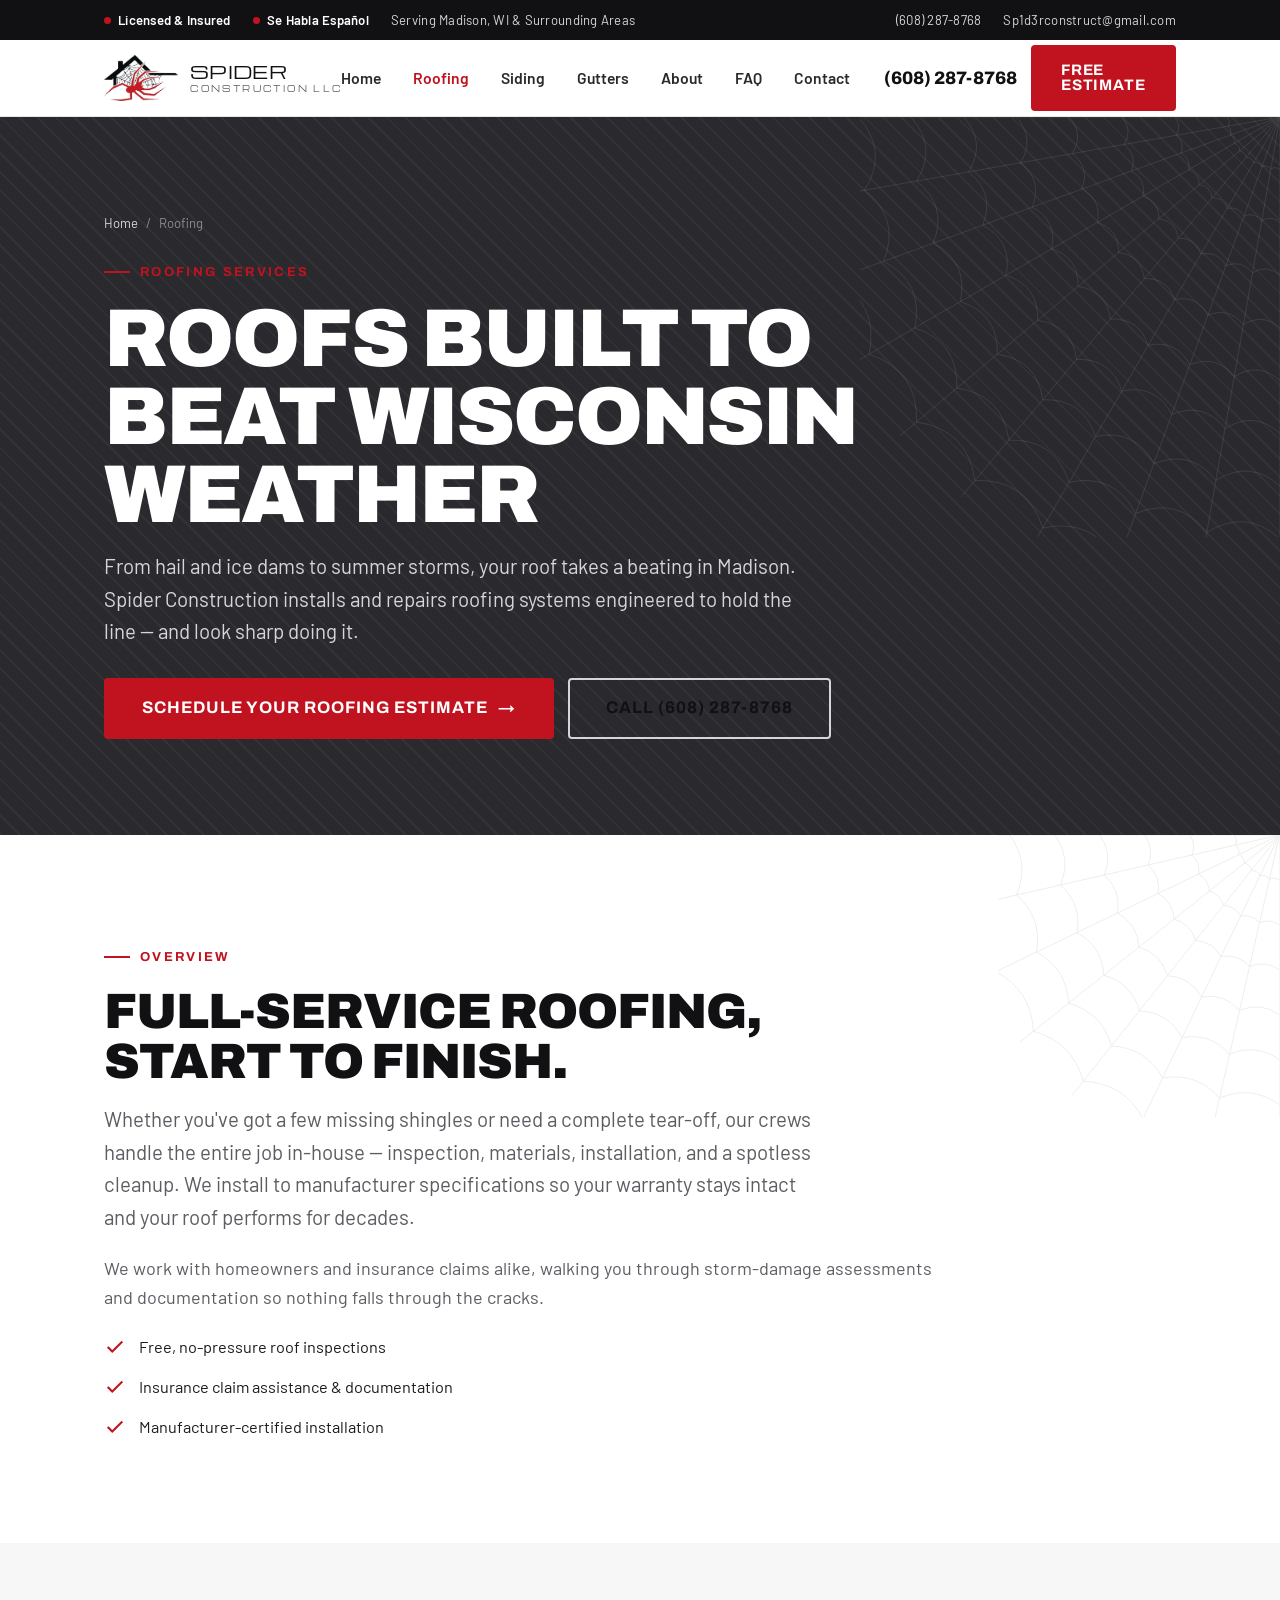
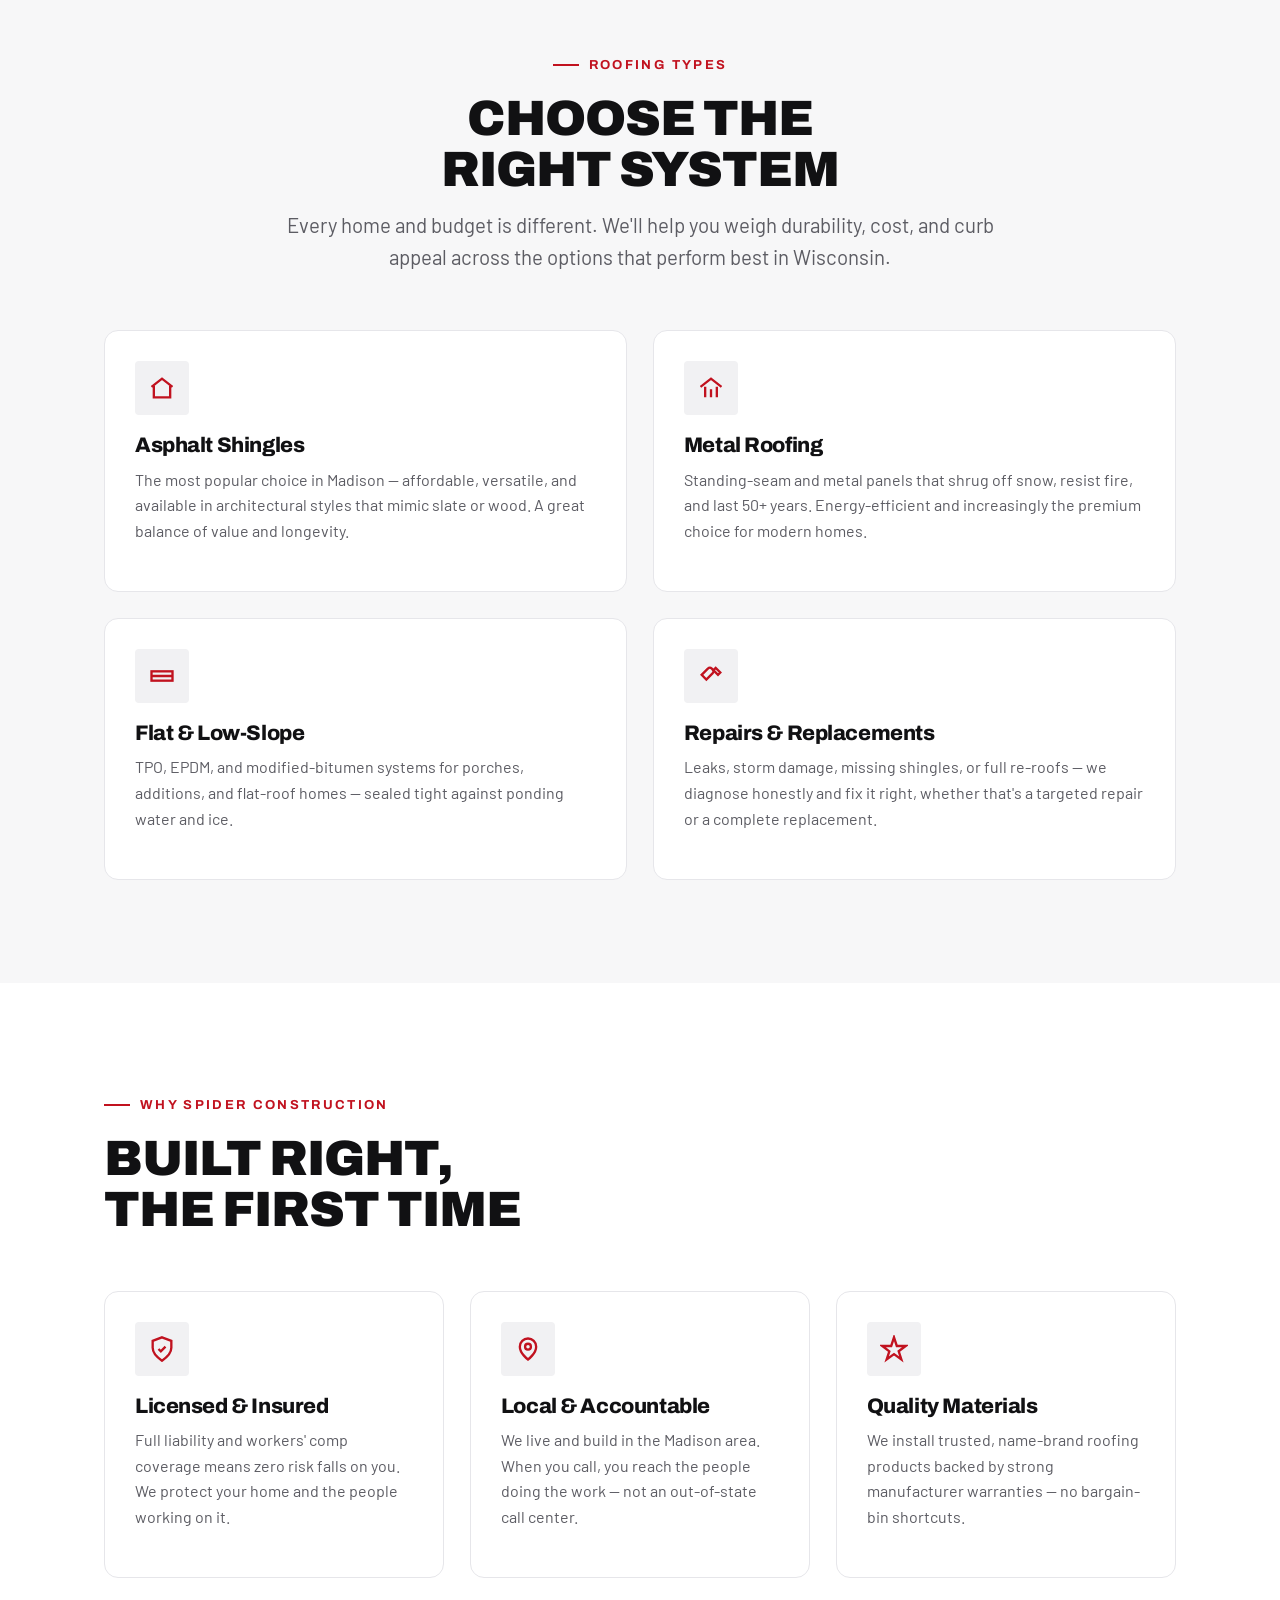
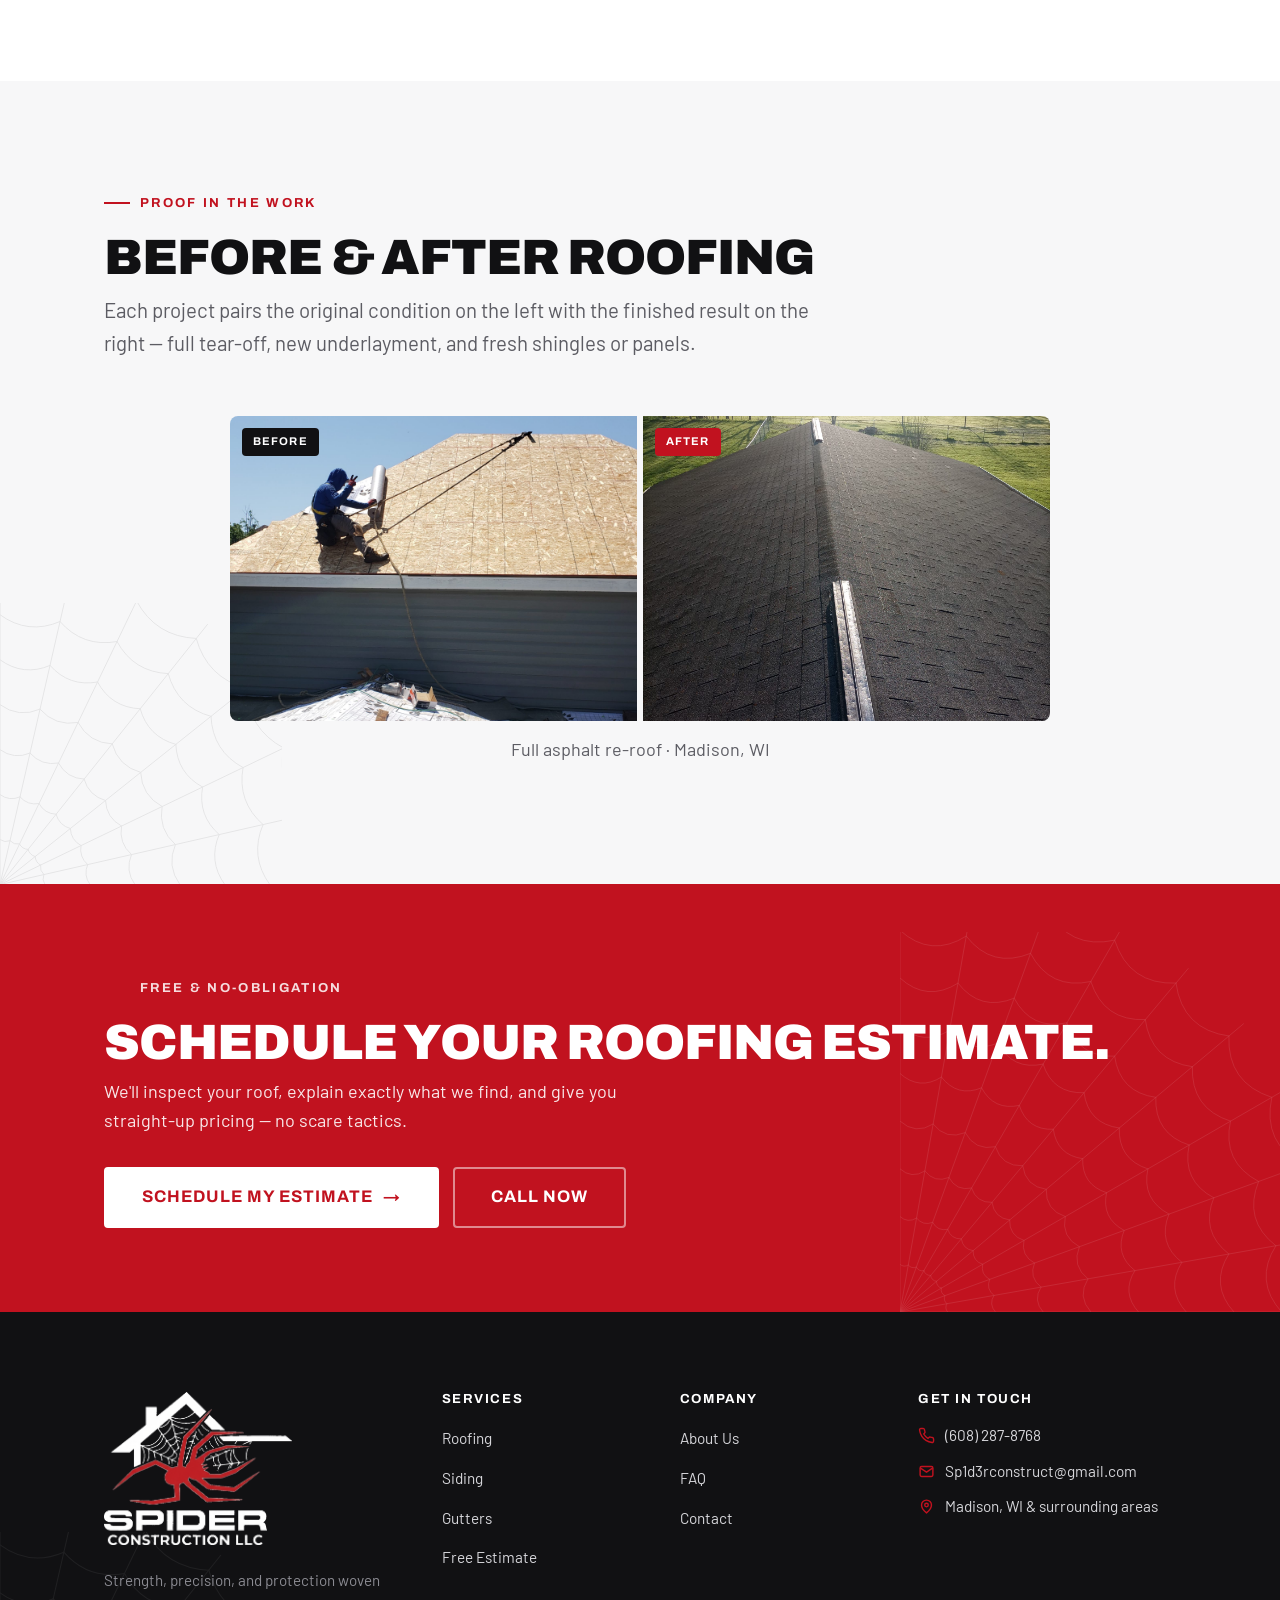
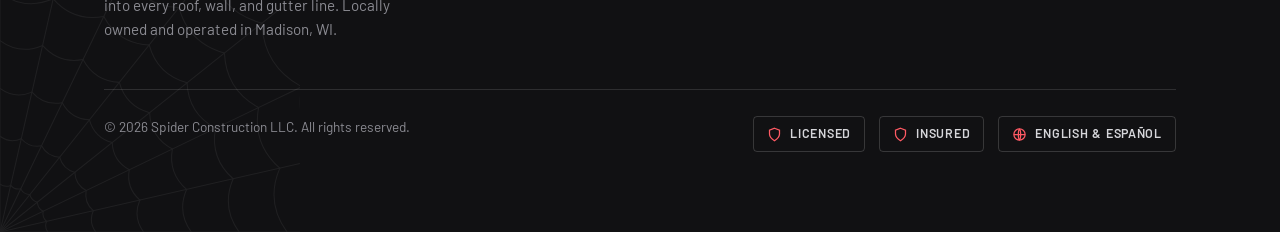
==== roofing.html @ b2116d25 "Add files via upload" ====
<!DOCTYPE html>
<html lang="en">
<head>
<meta charset="UTF-8">
<meta name="viewport" content="width=device-width, initial-scale=1.0">
<title>Roofing Services in Madison, WI | Asphalt, Metal &amp; Flat Roofs | Spider Construction LLC</title>
<meta name="description" content="Expert roof repair and replacement in Madison, WI. Asphalt shingle, standing-seam metal, and flat roofing from a licensed, insured local roofing company. Schedule a free roofing estimate: (608) 287-8768.">
<meta name="keywords" content="roofing Madison WI, roof replacement Madison WI, roof repair Madison, asphalt shingle roofing, metal roofing Wisconsin, storm damage roof repair Madison">
<link rel="preconnect" href="https://fonts.googleapis.com">
<link rel="preconnect" href="https://fonts.gstatic.com" crossorigin>
<link rel="stylesheet" href="styles.css">
<link rel="icon" href="assets/logo/favicon.svg" type="image/svg+xml">
</head>
<body>

<div class="topbar">
  <div class="container">
    <div class="topbar__group">
      <span class="badge">Licensed &amp; Insured</span>
      <span class="badge">Se Habla Español</span>
      <span>Serving Madison, WI &amp; Surrounding Areas</span>
    </div>
    <div class="topbar__group">
      <a href="tel:+16082878768">(608)&nbsp;287-8768</a>
      <a href="mailto:Sp1d3rconstruct@gmail.com">Sp1d3rconstruct@gmail.com</a>
    </div>
  </div>
</div>

<header class="site-header">
  <div class="container">
    <a class="brand" href="index.html" aria-label="Spider Construction LLC home">
      <img class="brand__logo" src="assets/logo/emblem-dark.png" alt="Spider Construction LLC roofing logo">
      <span class="brand__name"><b>SPIDER</b><small>CONSTRUCTION&nbsp;LLC</small></span>
    </a>
    <nav class="nav" aria-label="Primary">
      <a href="index.html">Home</a>
      <a href="roofing.html" class="active">Roofing</a>
      <a href="siding.html">Siding</a>
      <a href="gutters.html">Gutters</a>
      <a href="about.html">About</a>
      <a href="faq.html">FAQ</a>
      <a href="contact.html">Contact</a>
    </nav>
    <div class="header-cta">
      <a href="tel:+16082878768" class="header-phone">(608)&nbsp;287-8768</a>
      <a href="estimate.html" class="btn">Free Estimate</a>
      <button class="nav-toggle" aria-label="Open menu" aria-expanded="false">
        <svg viewBox="0 0 24 24" fill="none" stroke="currentColor" stroke-width="2.2"><path d="M3 6h18M3 12h18M3 18h18"/></svg>
      </button>
    </div>
  </div>
</header>

<!-- PAGE HERO -->
<section class="pagehero">
  <div class="pagehero__bg"></div>
  <img class="pagehero__web" src="assets/web-hero.svg" alt="">
  <div class="container">
    <div class="breadcrumb"><a href="index.html">Home</a> <span>/</span> <span>Roofing</span></div>
    <div class="kicker">Roofing Services</div>
    <h1 class="display" style="max-width:16ch;">Roofs Built to Beat Wisconsin Weather</h1>
    <p class="lead">From hail and ice dams to summer storms, your roof takes a beating in Madison. Spider Construction installs and repairs roofing systems engineered to hold the line — and look sharp doing it.</p>
    <div style="margin-top:30px;display:flex;gap:14px;flex-wrap:wrap;">
      <a href="estimate.html" class="btn btn--lg">Schedule Your Roofing Estimate <span class="arrow">&rarr;</span></a>
      <a href="tel:+16082878768" class="btn btn--ghost btn--lg">Call (608) 287-8768</a>
    </div>
  </div>
</section>

<!-- OVERVIEW -->
<section class="section">
  <img class="web-corner web-corner--tr" src="assets/web-corner.svg" alt="">
  <div class="container">
    <div class="split" style="display:block;max-width:840px;">
      <div class="anim-up">
        <div class="kicker">Overview</div>
        <h2 class="h2">Full-service roofing,<br>start to finish.</h2>
        <p class="lead" style="margin-top:16px;">Whether you've got a few missing shingles or need a complete tear-off, our crews handle the entire job in-house — inspection, materials, installation, and a spotless cleanup. We install to manufacturer specifications so your warranty stays intact and your roof performs for decades.</p>
        <p class="muted">We work with homeowners and insurance claims alike, walking you through storm-damage assessments and documentation so nothing falls through the cracks.</p>
        <ul class="feature-list">
          <li><svg viewBox="0 0 24 24" fill="none" stroke="currentColor" stroke-width="2.2"><path d="M20 6L9 17l-5-5"/></svg>Free, no-pressure roof inspections</li>
          <li><svg viewBox="0 0 24 24" fill="none" stroke="currentColor" stroke-width="2.2"><path d="M20 6L9 17l-5-5"/></svg>Insurance claim assistance &amp; documentation</li>
          <li><svg viewBox="0 0 24 24" fill="none" stroke="currentColor" stroke-width="2.2"><path d="M20 6L9 17l-5-5"/></svg>Manufacturer-certified installation</li>
        </ul>
      </div>
    </div>
  </div>
</section>

<!-- TYPES -->
<section class="section section--gray">
  <div class="container">
    <div class="section__head center mx-auto anim-up">
      <div class="kicker" style="justify-content:center;">Roofing Types</div>
      <h2 class="h2">Choose the right system</h2>
      <p class="lead mx-auto" style="margin-top:14px;">Every home and budget is different. We'll help you weigh durability, cost, and curb appeal across the options that perform best in Wisconsin.</p>
    </div>
    <div class="grid grid--2">
      <div class="card anim-up"><span class="card__accent"></span>
        <span class="card__icon"><svg viewBox="0 0 24 24" fill="none" stroke="currentColor" stroke-width="2"><path d="M3 11l9-7 9 7"/><path d="M5 10v10h14V10"/></svg></span>
        <h3>Asphalt Shingles</h3>
        <p>The most popular choice in Madison — affordable, versatile, and available in architectural styles that mimic slate or wood. A great balance of value and longevity.</p>
      </div>
      <div class="card anim-up"><span class="card__accent"></span>
        <span class="card__icon"><svg viewBox="0 0 24 24" fill="none" stroke="currentColor" stroke-width="2"><path d="M3 11l9-7 9 7"/><path d="M7 20V11M12 20v-7M17 20v-9"/></svg></span>
        <h3>Metal Roofing</h3>
        <p>Standing-seam and metal panels that shrug off snow, resist fire, and last 50+ years. Energy-efficient and increasingly the premium choice for modern homes.</p>
      </div>
      <div class="card anim-up"><span class="card__accent"></span>
        <span class="card__icon"><svg viewBox="0 0 24 24" fill="none" stroke="currentColor" stroke-width="2"><rect x="3" y="8" width="18" height="8"/><path d="M3 12h18"/></svg></span>
        <h3>Flat &amp; Low-Slope</h3>
        <p>TPO, EPDM, and modified-bitumen systems for porches, additions, and flat-roof homes — sealed tight against ponding water and ice.</p>
      </div>
      <div class="card anim-up"><span class="card__accent"></span>
        <span class="card__icon"><svg viewBox="0 0 24 24" fill="none" stroke="currentColor" stroke-width="2"><path d="M14 7l-1.5-1.5a2 2 0 00-3 0L4 11l4 4 5.5-5.5a2 2 0 000-3z"/><path d="M14 7l4 4 2-2-4-4z"/></svg></span>
        <h3>Repairs &amp; Replacements</h3>
        <p>Leaks, storm damage, missing shingles, or full re-roofs — we diagnose honestly and fix it right, whether that's a targeted repair or a complete replacement.</p>
      </div>
    </div>
  </div>
</section>

<!-- BENEFITS -->
<section class="section">
  <div class="container">
    <div class="section__head anim-up">
      <div class="kicker">Why Spider Construction</div>
      <h2 class="h2">Built right, the first time</h2>
    </div>
    <div class="grid grid--3">
      <div class="card anim-up"><span class="card__accent"></span>
        <span class="card__icon"><svg viewBox="0 0 24 24" fill="none" stroke="currentColor" stroke-width="2"><path d="M12 2l8 3v6c0 5-3.5 8-8 11-4.5-3-8-6-8-11V5z"/><path d="M9 12l2 2 4-4"/></svg></span>
        <h3>Licensed &amp; Insured</h3>
        <p>Full liability and workers' comp coverage means zero risk falls on you. We protect your home and the people working on it.</p>
      </div>
      <div class="card anim-up"><span class="card__accent"></span>
        <span class="card__icon"><svg viewBox="0 0 24 24" fill="none" stroke="currentColor" stroke-width="2"><path d="M12 21s-7-5.2-7-11a7 7 0 0114 0c0 5.8-7 11-7 11z"/><circle cx="12" cy="10" r="2.5"/></svg></span>
        <h3>Local &amp; Accountable</h3>
        <p>We live and build in the Madison area. When you call, you reach the people doing the work — not an out-of-state call center.</p>
      </div>
      <div class="card anim-up"><span class="card__accent"></span>
        <span class="card__icon"><svg viewBox="0 0 24 24" fill="none" stroke="currentColor" stroke-width="2"><path d="M12 2l2.4 7.4H22l-6 4.5 2.3 7.1-6.3-4.6L5.7 21 8 14 2 9.4h7.6z"/></svg></span>
        <h3>Quality Materials</h3>
        <p>We install trusted, name-brand roofing products backed by strong manufacturer warranties — no bargain-bin shortcuts.</p>
      </div>
    </div>
  </div>
</section>

<!-- BEFORE/AFTER -->
<section class="section section--gray">
  <img class="web-corner web-corner--bl" src="assets/web-corner.svg" alt="">
  <div class="container">
    <div class="section__head anim-up">
      <div class="kicker">Proof In The Work</div>
      <h2 class="h2">Before &amp; after roofing</h2>
      <p class="lead" style="margin-top:12px;">Each project pairs the original condition on the left with the finished result on the right — full tear-off, new underlayment, and fresh shingles or panels.</p>
    </div>
    <div style="max-width:820px;margin-inline:auto;">
      <div class="anim-up">
        <div class="ba">
          <div class="ph" style="display:block;min-height:0;padding:0;border:0;background:#000;aspect-ratio:4/3;overflow:hidden;"><span class="ba__tag">Before</span><img src="assets/photos/roof-before.jpg" alt="Madison, WI roof stripped to fresh decking with synthetic underlayment being installed" style="width:100%;height:100%;object-fit:cover;display:block;"></div>
          <div class="ph" style="display:block;min-height:0;padding:0;border:0;background:#000;aspect-ratio:4/3;overflow:hidden;"><span class="ba__tag ba__tag--after">After</span><img src="assets/photos/roof-after.jpg" alt="Completed asphalt shingle roof with a new ridge vent on a Madison, WI home" style="width:100%;height:100%;object-fit:cover;display:block;"></div>
        </div>
        <p class="muted" style="margin-top:14px;text-align:center;">Full asphalt re-roof &middot; Madison, WI</p>
      </div>
    </div>
  </div>
</section>

<!-- CTA -->
<section class="cta-band">
  <img class="cta-band__web" src="assets/web-hero.svg" alt="">
  <div class="container">
    <div>
      <div class="kicker" style="color:rgba(255,255,255,.85);">Free &amp; No-Obligation</div>
      <h2 class="h2">Schedule your roofing estimate.</h2>
      <p>We'll inspect your roof, explain exactly what we find, and give you straight-up pricing — no scare tactics.</p>
    </div>
    <div style="display:flex;gap:14px;flex-wrap:wrap;">
      <a href="estimate.html" class="btn btn--light btn--lg">Schedule My Estimate <span class="arrow">&rarr;</span></a>
      <a href="tel:+16082878768" class="btn btn--ghost btn--lg" style="border-color:rgba(255,255,255,.5);color:#fff;">Call Now</a>
    </div>
  </div>
</section>

<footer class="site-footer">
  <img class="site-footer__web" src="assets/web-corner.svg" alt="">
  <div class="container">
    <div class="footer-grid">
      <div class="footer-brand">
        <a class="brand" href="index.html">
          <img class="brand__logo brand__logo--full" src="assets/logo/logo-full-light.png" alt="Spider Construction LLC roofing, siding and gutters">
        </a>
        <p class="footer-about">Strength, precision, and protection woven into every roof, wall, and gutter line. Locally owned and operated in Madison, WI.</p>
      </div>
      <div><h5>Services</h5><ul><li><a href="roofing.html">Roofing</a></li><li><a href="siding.html">Siding</a></li><li><a href="gutters.html">Gutters</a></li><li><a href="estimate.html">Free Estimate</a></li></ul></div>
      <div><h5>Company</h5><ul><li><a href="about.html">About Us</a></li><li><a href="faq.html">FAQ</a></li><li><a href="contact.html">Contact</a></li></ul></div>
      <div><h5>Get In Touch</h5>
        <ul class="footer-contact">
          <li><svg viewBox="0 0 24 24" fill="none" stroke="currentColor" stroke-width="2"><path d="M22 16.9v3a2 2 0 01-2.2 2 19.8 19.8 0 01-8.6-3 19.5 19.5 0 01-6-6 19.8 19.8 0 01-3-8.6A2 2 0 014.1 2h3a2 2 0 012 1.7c.1 1 .4 1.9.7 2.8a2 2 0 01-.5 2.1L8.1 9.9a16 16 0 006 6l1.3-1.2a2 2 0 012.1-.5c.9.3 1.8.6 2.8.7a2 2 0 011.7 2z"/></svg><a href="tel:+16082878768">(608) 287-8768</a></li>
          <li><svg viewBox="0 0 24 24" fill="none" stroke="currentColor" stroke-width="2"><rect x="3" y="5" width="18" height="14" rx="2"/><path d="M3 7l9 6 9-6"/></svg><a href="mailto:Sp1d3rconstruct@gmail.com">Sp1d3rconstruct@gmail.com</a></li>
          <li><svg viewBox="0 0 24 24" fill="none" stroke="currentColor" stroke-width="2"><path d="M12 21s-7-5.2-7-11a7 7 0 0114 0c0 5.8-7 11-7 11z"/><circle cx="12" cy="10" r="2.5"/></svg><span>Madison, WI &amp; surrounding areas</span></li>
        </ul>
      </div>
    </div>
    <div class="footer-bottom">
      <span>&copy; <span data-year>2026</span> Spider Construction LLC. All rights reserved.</span>
      <div class="footer-badges">
        <span class="footer-badge"><svg viewBox="0 0 24 24" fill="none" stroke="currentColor" stroke-width="2"><path d="M12 2l8 3v6c0 5-3.5 8-8 11-4.5-3-8-6-8-11V5z"/></svg>Licensed</span>
        <span class="footer-badge"><svg viewBox="0 0 24 24" fill="none" stroke="currentColor" stroke-width="2"><path d="M12 2l8 3v6c0 5-3.5 8-8 11-4.5-3-8-6-8-11V5z"/></svg>Insured</span>
        <span class="footer-badge"><svg viewBox="0 0 24 24" fill="none" stroke="currentColor" stroke-width="2"><circle cx="12" cy="12" r="9"/><path d="M3 12h18M12 3c2.5 2.6 2.5 15.4 0 18M12 3c-2.5 2.6-2.5 15.4 0 18"/></svg>English &amp; Español</span>
      </div>
    </div>
  </div>
</footer>

<template id="__bundler_thumbnail" data-bg-color="#111113">
  <svg viewBox="0 0 1200 800" xmlns="http://www.w3.org/2000/svg">
    <rect width="1200" height="800" fill="#111113"/>
    <g fill="none" stroke="#ffffff" stroke-width="22" stroke-linecap="round" stroke-linejoin="round">
      <path d="M360 470 L600 270 L840 470"/>
      <path d="M420 452 L420 560 L780 560 L780 452"/>
    </g>
    <g fill="#C1121F">
      <ellipse cx="600" cy="430" rx="46" ry="58"/>
      <ellipse cx="600" cy="356" rx="28" ry="34"/>
      <g stroke="#C1121F" stroke-width="15" stroke-linecap="round">
        <path d="M600 372 C540 330 500 300 470 322"/>
        <path d="M600 392 C536 372 492 366 470 392"/>
        <path d="M600 372 C660 330 700 300 730 322"/>
        <path d="M600 392 C664 372 708 366 730 392"/>
      </g>
    </g>
    <text x="600" y="660" font-family="Arial, sans-serif" font-size="68" font-weight="bold" fill="#ffffff" text-anchor="middle" letter-spacing="6">SPIDER CONSTRUCTION</text>
  </svg>
</template>

<script src="site.js"></script>
</body>
</html>
---- styles.css ----
/* =========================================================================
   SPIDER CONSTRUCTION LLC — Shared Design System
   "Spider Roofing" — strength, precision, protection
   ========================================================================= */

@import url('https://fonts.googleapis.com/css2?family=Archivo:wght@400;500;600;700;800;900&family=Barlow:wght@300;400;500;600;700&family=Michroma&display=swap');

:root {
  /* Brand palette */
  --red:        #C1121F;
  --red-dark:   #98101a;
  --red-soft:   #e8d3d4;
  --black:      #111113;
  --ink:        #1c1c1f;
  --charcoal:   #2a2a2e;
  --gray-900:   #3a3a3f;
  --gray-700:   #5c5c63;
  --gray-500:   #8b8b92;
  --gray-300:   #d6d6da;
  --gray-200:   #e6e6ea;
  --gray-100:   #f1f1f3;
  --gray-50:    #f7f7f8;
  --white:      #ffffff;

  --maxw: 1200px;
  --gut: clamp(20px, 5vw, 64px);

  --r-sm: 4px;
  --r-md: 8px;
  --r-lg: 14px;

  --shadow-sm: 0 1px 2px rgba(17,17,19,.06), 0 2px 8px rgba(17,17,19,.05);
  --shadow-md: 0 10px 30px rgba(17,17,19,.10);
  --shadow-lg: 0 24px 60px rgba(17,17,19,.18);

  --font-display: 'Archivo', system-ui, sans-serif;
  --font-body: 'Barlow', system-ui, sans-serif;

  --ease: cubic-bezier(.22,.61,.36,1);
}

* { box-sizing: border-box; }

html { scroll-behavior: smooth; }

body {
  margin: 0;
  font-family: var(--font-body);
  color: var(--ink);
  background: var(--white);
  font-size: 18px;
  line-height: 1.6;
  -webkit-font-smoothing: antialiased;
  text-rendering: optimizeLegibility;
}

h1, h2, h3, h4, h5 {
  font-family: var(--font-display);
  font-weight: 800;
  line-height: 1.02;
  letter-spacing: -0.02em;
  margin: 0;
  color: var(--black);
  text-wrap: balance;
}

p { margin: 0 0 1em; text-wrap: pretty; }
a { color: inherit; }
img { max-width: 100%; display: block; }

.container {
  max-width: var(--maxw);
  margin-inline: auto;
  padding-inline: var(--gut);
}

.section { padding-block: clamp(56px, 8vw, 110px); position: relative; }
.section--gray { background: var(--gray-50); }
.section--ink { background: var(--ink); color: var(--gray-100); }
.section--ink h1, .section--ink h2, .section--ink h3 { color: #fff; }

/* ---- Eyebrow / kicker ---- */
.kicker {
  display: inline-flex;
  align-items: center;
  gap: 10px;
  font-family: var(--font-display);
  font-weight: 700;
  text-transform: uppercase;
  letter-spacing: 0.18em;
  font-size: 13px;
  color: var(--red);
  margin-bottom: 18px;
}
.kicker::before {
  content: "";
  width: 26px; height: 2px;
  background: var(--red);
  display: inline-block;
}
.section--ink .kicker { color: #ff5a64; }

/* ---- Type scale ---- */
.display {
  font-size: clamp(2.6rem, 6.4vw, 5.4rem);
  text-transform: uppercase;
  font-weight: 900;
  letter-spacing: -0.025em;
  line-height: 0.95;
}
.h2 { font-size: clamp(2rem, 4vw, 3.1rem); text-transform: uppercase; font-weight: 900; }
.h3 { font-size: clamp(1.3rem, 2.2vw, 1.7rem); text-transform: uppercase; letter-spacing: 0; }
.lead {
  font-size: clamp(1.05rem, 1.6vw, 1.3rem);
  color: var(--gray-700);
  font-weight: 400;
  max-width: 60ch;
}
.section--ink .lead { color: var(--gray-300); }
.muted { color: var(--gray-700); }

/* ---- Buttons ---- */
.btn {
  --bg: var(--red);
  --fg: #fff;
  display: inline-flex;
  align-items: center;
  gap: 10px;
  font-family: var(--font-display);
  font-weight: 700;
  text-transform: uppercase;
  letter-spacing: 0.06em;
  font-size: 0.95rem;
  text-decoration: none;
  padding: 16px 28px;
  border-radius: var(--r-sm);
  background: var(--bg);
  color: var(--fg);
  border: 2px solid var(--bg);
  cursor: pointer;
  transition: transform .15s var(--ease), background .2s var(--ease), box-shadow .2s var(--ease);
  line-height: 1;
}
.btn:hover { background: var(--red-dark); border-color: var(--red-dark); transform: translateY(-2px); box-shadow: var(--shadow-md); }
.btn .arrow { transition: transform .2s var(--ease); }
.btn:hover .arrow { transform: translateX(4px); }

.btn--ghost {
  --bg: transparent; --fg: var(--black);
  border-color: var(--gray-300);
}
.btn--ghost:hover { background: var(--black); border-color: var(--black); color: #fff; }
.section--ink .btn--ghost { --fg: #fff; border-color: rgba(255,255,255,.3); }
.section--ink .btn--ghost:hover { background: #fff; color: var(--black); border-color:#fff; }

.btn--light { --bg: #fff; --fg: var(--black); }
.btn--light:hover { background: var(--gray-100); border-color: var(--gray-100); color: var(--black); }

.btn--lg { padding: 20px 36px; font-size: 1.05rem; }
.btn--block { width: 100%; justify-content: center; }

/* =========================================================================
   HEADER / NAV
   ========================================================================= */
.topbar {
  background: var(--black);
  color: var(--gray-300);
  font-size: 0.82rem;
  letter-spacing: 0.02em;
}
.topbar .container {
  display: flex; align-items: center; justify-content: space-between;
  min-height: 40px; gap: 16px; flex-wrap: wrap;
}
.topbar a, .topbar span { color: var(--gray-300); text-decoration: none; white-space: nowrap; }
.topbar a:hover { color: #fff; }
.topbar__group { display: flex; gap: 22px; align-items: center; flex-wrap: wrap; }
.topbar .badge { color: #fff; font-weight: 600; display:inline-flex; gap:7px; align-items:center; }
.topbar .badge::before { content:""; width:7px;height:7px;border-radius:50%;background:var(--red); }

.site-header {
  position: sticky; top: 0; z-index: 50;
  background: rgba(255,255,255,.92);
  backdrop-filter: blur(10px);
  border-bottom: 1px solid var(--gray-200);
}
.site-header .container {
  display: flex; align-items: center; justify-content: space-between;
  min-height: 76px; gap: 20px;
}
/* ---- Brand lockup (emblem + Horizon-style wordmark) ---- */
.brand { display: inline-flex; align-items: center; gap: 12px; text-decoration: none; color: var(--black); }
.brand__logo { height: 46px; width: auto; display: block; flex: none; }
.brand__logo--full { height: auto; width: clamp(160px, 17vw, 188px); }
.brand__name { display: flex; flex-direction: column; line-height: 1; font-family: 'Michroma', var(--font-display); }
.brand__name b { font-weight: 400; font-size: 1.12rem; letter-spacing: .015em; color: currentColor; }
.brand__name small { font-size: .5rem; letter-spacing: .3em; color: currentColor; opacity: .68; margin-top: 5px; white-space: nowrap; }
.site-footer .brand { color: #fff; }
.brand--stack { flex-direction: column; gap: 11px; text-align: center; }
.brand--stack .brand__logo { height: 58px; }
.brand--stack .brand__name { align-items: center; }

.nav { display: flex; align-items: center; gap: 4px; }
.nav a {
  text-decoration: none; color: var(--charcoal);
  font-weight: 600; font-size: 0.98rem;
  padding: 10px 14px; border-radius: var(--r-sm);
  transition: color .15s, background .15s;
}
.nav a:hover { color: var(--red); background: var(--gray-100); }
.nav a.active { color: var(--red); }
.header-cta { display: flex; align-items: center; gap: 14px; }
.header-phone { text-decoration:none; font-family:var(--font-display); font-weight:800; color:var(--black); white-space:nowrap; }
.header-phone:hover { color: var(--red); }

.nav-toggle { display: none; }

/* =========================================================================
   SPIDERWEB ACCENTS
   ========================================================================= */
.web-corner {
  position: absolute; top: 0; left: 0;
  width: clamp(180px, 22vw, 300px); height: auto; opacity: .07;
  pointer-events: none; z-index: 0;
}
.web-corner--tr { left: auto; right: 0; top: 0; transform: scaleX(-1); }
.web-corner--br { left: auto; right: 0; top: auto; bottom: 0; transform: scale(-1,-1); }
.web-corner--bl { top: auto; bottom: 0; transform: scaleY(-1); }
.section--ink .web-corner { opacity: .12; filter: invert(1); }
.section > .container { position: relative; z-index: 1; }

/* thin web divider */
.web-divider {
  height: 2px; border: 0; margin: 0;
  background-image: repeating-linear-gradient(90deg, var(--gray-300) 0 18px, transparent 18px 26px);
}
.web-divider--red { background-image: repeating-linear-gradient(90deg, var(--red) 0 18px, transparent 18px 26px); }

/* =========================================================================
   CARDS / GRID HELPERS
   ========================================================================= */
.grid { display: grid; gap: clamp(16px, 2vw, 28px); }
.grid--3 { grid-template-columns: repeat(3, 1fr); }
.grid--2 { grid-template-columns: repeat(2, 1fr); }
.grid--4 { grid-template-columns: repeat(4, 1fr); }

.card {
  background: #fff;
  border: 1px solid var(--gray-200);
  border-radius: var(--r-lg);
  padding: 30px;
  transition: transform .2s var(--ease), box-shadow .2s var(--ease), border-color .2s;
  position: relative;
  overflow: hidden;
}
.card:hover { transform: translateY(-4px); box-shadow: var(--shadow-md); border-color: var(--gray-300); }
.card__icon {
  width: 54px; height: 54px; border-radius: var(--r-sm);
  background: var(--gray-100); display: grid; place-items: center;
  margin-bottom: 20px; color: var(--red);
}
.card__icon svg { width: 28px; height: 28px; }
.card h3 { margin-bottom: 10px; }
.card p { color: var(--gray-700); margin-bottom: 18px; font-size: 1rem; }
.card__link {
  font-family: var(--font-display); font-weight: 700; text-transform: uppercase;
  font-size: .82rem; letter-spacing: .08em; color: var(--red);
  text-decoration: none; display: inline-flex; gap: 8px; align-items: center;
}
.card__link:hover { gap: 12px; }
.card__accent { position:absolute; top:0; left:0; width:100%; height:4px; background:var(--red); transform: scaleX(0); transform-origin:left; transition: transform .25s var(--ease); }
.card:hover .card__accent { transform: scaleX(1); }

/* Trust strip */
.trust {
  display: grid; grid-template-columns: repeat(3, 1fr);
  gap: 0; border: 1px solid var(--gray-200); border-radius: var(--r-lg);
  overflow: hidden; background: #fff;
}
.trust__item { padding: 28px 30px; display: flex; gap: 16px; align-items: center; border-right: 1px solid var(--gray-200); }
.trust__item:last-child { border-right: 0; }
.trust__item svg { width: 30px; height: 30px; color: var(--red); flex: none; }
.trust__item strong { font-family: var(--font-display); text-transform: uppercase; display:block; color: var(--black); font-size: .98rem; letter-spacing:.01em; }
.trust__item span { font-size: .9rem; color: var(--gray-700); }

/* =========================================================================
   IMAGE PLACEHOLDERS  (striped — for the developer to drop real photos)
   ========================================================================= */
.ph {
  position: relative;
  background-color: var(--gray-100);
  background-image: repeating-linear-gradient(45deg, var(--gray-200) 0 2px, transparent 2px 11px);
  border: 1px solid var(--gray-200);
  border-radius: var(--r-md);
  display: grid; place-items: center;
  color: var(--gray-500);
  overflow: hidden;
  min-height: 200px;
}
.ph__label {
  font-family: ui-monospace, 'SF Mono', Menlo, monospace;
  font-size: .72rem; letter-spacing: .04em; text-transform: uppercase;
  background: rgba(255,255,255,.86); color: var(--gray-700);
  padding: 6px 12px; border-radius: 100px; border: 1px solid var(--gray-200);
  text-align: center; max-width: 86%;
}
.ph--dark { background-color: var(--charcoal); background-image: repeating-linear-gradient(45deg, rgba(255,255,255,.05) 0 2px, transparent 2px 11px); border-color: var(--gray-900); }
.ph--dark .ph__label { background: rgba(0,0,0,.4); color: var(--gray-300); border-color: var(--gray-900); }

/* before/after pair */
.ba { display: grid; grid-template-columns: 1fr 1fr; gap: 6px; border-radius: var(--r-md); overflow: hidden; }
.ba .ph { border-radius: 0; min-height: 220px; }
.ba__tag {
  position: absolute; top: 12px; left: 12px;
  font-family: var(--font-display); font-weight: 700; text-transform: uppercase;
  font-size: .7rem; letter-spacing: .1em; color: #fff; background: var(--black);
  padding: 5px 11px; border-radius: var(--r-sm);
}
.ba__tag--after { background: var(--red); }

/* =========================================================================
   HERO
   ========================================================================= */
.hero {
  position: relative; overflow: hidden;
  background: var(--black); color: #fff;
  isolation: isolate;
}
.hero__bg {
  position: absolute; inset: 0; z-index: 0;
  background-color: var(--charcoal);
  background-image: repeating-linear-gradient(45deg, rgba(255,255,255,.04) 0 2px, transparent 2px 13px);
}
.hero__web { position: absolute; top: 0; right: 0; width: min(48vw, 560px); opacity: .16; z-index: 1; pointer-events: none; }
.hero__overlay { position: absolute; inset: 0; z-index: 1; background: linear-gradient(100deg, rgba(17,17,19,.96) 0%, rgba(17,17,19,.78) 48%, rgba(17,17,19,.45) 100%); }
.hero .container { position: relative; z-index: 2; }
.hero--home .container { padding-block: clamp(72px, 12vw, 150px); max-width: 1200px; }
.hero__inner { max-width: 720px; }
.hero h1 { color: #fff; margin-bottom: 22px; }
.hero .lead { color: var(--gray-300); margin-bottom: 34px; }
.hero__cta { display: flex; gap: 16px; flex-wrap: wrap; align-items: center; }
.hero__note { display:flex; gap:22px; flex-wrap:wrap; margin-top: 30px; padding-top: 26px; border-top: 1px solid rgba(255,255,255,.14); }
.hero__note div { display:flex; gap:9px; align-items:center; font-size:.92rem; color: var(--gray-300); }
.hero__note svg { width:18px;height:18px;color:#ff5a64;flex:none; }

/* page hero (interior) */
.pagehero { background: var(--black); color:#fff; position: relative; overflow:hidden; }
.pagehero__bg { position:absolute; inset:0; background-color: var(--charcoal); background-image: repeating-linear-gradient(45deg, rgba(255,255,255,.04) 0 2px, transparent 2px 13px); }
.pagehero__web { position:absolute; right:0; top:0; width:min(40vw,420px); opacity:.14; pointer-events:none; }
.pagehero .container { position: relative; z-index:2; padding-block: clamp(54px, 8vw, 96px); }
.pagehero h1 { color:#fff; }
.pagehero .lead { color: var(--gray-300); margin-top: 16px; }
.breadcrumb { font-size:.82rem; color: var(--gray-500); margin-bottom:18px; display:flex; gap:8px; }
.breadcrumb a { color: var(--gray-300); text-decoration:none; }
.breadcrumb a:hover { color:#fff; }

/* =========================================================================
   SPLIT / FEATURE rows
   ========================================================================= */
.split { display: grid; grid-template-columns: 1fr 1fr; gap: clamp(28px, 5vw, 70px); align-items: center; }
.split--media-first .split__media { order: -1; }
.feature-list { list-style: none; padding: 0; margin: 22px 0 0; display: grid; gap: 14px; }
.feature-list li { display: flex; gap: 13px; align-items: flex-start; font-size: 1.02rem; }
.feature-list svg { width: 22px; height: 22px; color: var(--red); flex: none; margin-top: 2px; }

/* stat row */
.stats { display:grid; grid-template-columns: repeat(4,1fr); gap: clamp(16px,2vw,28px); }
.stat { text-align: left; }
.stat__num { font-family: var(--font-display); font-weight: 900; font-size: clamp(2.2rem,4vw,3.2rem); color: var(--red); line-height:1; }
.stat__label { font-size: .92rem; color: var(--gray-700); margin-top: 8px; }
.section--ink .stat__label { color: var(--gray-300); }

/* =========================================================================
   CTA band
   ========================================================================= */
.cta-band { background: var(--red); color: #fff; position: relative; overflow: hidden; }
.cta-band__web { position:absolute; right:0; bottom:0; width: min(40vw, 380px); opacity:.16; filter: invert(0); pointer-events:none; transform: scale(-1,-1); }
.cta-band .container { position: relative; z-index:1; padding-block: clamp(48px,7vw,84px); display:flex; align-items:center; justify-content:space-between; gap:32px; flex-wrap:wrap; }
.cta-band h2 { color:#fff; }
.cta-band p { color: rgba(255,255,255,.9); margin: 10px 0 0; max-width: 52ch; }
.cta-band .btn--light { --bg:#fff; --fg: var(--red); }
.cta-band .btn--light:hover { background: var(--black); color:#fff; border-color: var(--black); }

/* =========================================================================
   FORMS
   ========================================================================= */
.form-card {
  background: #fff; border: 1px solid var(--gray-200);
  border-radius: var(--r-lg); padding: clamp(26px, 4vw, 44px);
  box-shadow: var(--shadow-md);
}
.form-grid { display: grid; grid-template-columns: 1fr 1fr; gap: 20px; }
.field { display: flex; flex-direction: column; gap: 8px; }
.field--full { grid-column: 1 / -1; }
.field label { font-family: var(--font-display); font-weight: 700; text-transform: uppercase; font-size: .78rem; letter-spacing: .08em; color: var(--charcoal); }
.field label .req { color: var(--red); }
.field input, .field select, .field textarea {
  font-family: var(--font-body); font-size: 1rem; color: var(--ink);
  background: var(--gray-50); border: 1.5px solid var(--gray-200);
  border-radius: var(--r-sm); padding: 13px 15px; width: 100%;
  transition: border-color .15s, background .15s, box-shadow .15s;
}
.field textarea { resize: vertical; min-height: 130px; }
.field input:focus, .field select:focus, .field textarea:focus {
  outline: none; border-color: var(--red); background: #fff;
  box-shadow: 0 0 0 3px rgba(193,18,31,.12);
}
.field input::placeholder, .field textarea::placeholder { color: var(--gray-500); }
.form-note { font-size: .85rem; color: var(--gray-500); margin-top: 4px; }

/* radio service chips */
.chip-group { display: flex; gap: 10px; flex-wrap: wrap; }
.chip { position: relative; }
.chip input { position: absolute; opacity: 0; inset: 0; cursor: pointer; }
.chip span {
  display: inline-flex; gap: 8px; align-items: center;
  border: 1.5px solid var(--gray-300); border-radius: 100px;
  padding: 10px 18px; font-weight: 600; font-size: .95rem; cursor: pointer;
  transition: all .15s; color: var(--charcoal);
}
.chip input:checked + span { background: var(--red); border-color: var(--red); color: #fff; }
.chip input:focus-visible + span { box-shadow: 0 0 0 3px rgba(193,18,31,.2); }

.form-success {
  display: none; text-align: center; padding: 20px;
}
.form-success svg { width: 56px; height: 56px; color: var(--red); margin: 0 auto 14px; }

/* contact tiles */
.contact-tile { display: flex; gap: 16px; align-items: flex-start; padding: 22px 0; border-bottom: 1px solid var(--gray-200); }
.contact-tile:last-child { border-bottom: 0; }
.contact-tile__ic { width: 48px; height: 48px; border-radius: var(--r-sm); background: var(--black); color: #fff; display: grid; place-items: center; flex: none; }
.contact-tile__ic svg { width: 22px; height: 22px; }
.contact-tile h4 { font-family: var(--font-display); text-transform: uppercase; font-size: .82rem; letter-spacing: .08em; color: var(--gray-500); margin-bottom: 4px; }
.contact-tile a, .contact-tile p { font-size: 1.18rem; font-weight: 600; color: var(--black); text-decoration: none; margin: 0; }
.contact-tile a:hover { color: var(--red); }

/* =========================================================================
   FAQ
   ========================================================================= */
.faq { border-top: 1px solid var(--gray-200); }
.faq details { border-bottom: 1px solid var(--gray-200); }
.faq summary {
  list-style: none; cursor: pointer; padding: 24px 50px 24px 0; position: relative;
  font-family: var(--font-display); font-weight: 700; font-size: clamp(1.05rem,1.6vw,1.25rem);
  color: var(--black); text-transform: none; letter-spacing: -0.01em;
}
.faq summary::-webkit-details-marker { display: none; }
.faq summary::after {
  content: "+"; position: absolute; right: 8px; top: 50%; transform: translateY(-50%);
  font-size: 1.7rem; color: var(--red); font-weight: 400; transition: transform .2s;
  line-height: 1;
}
.faq details[open] summary::after { content: "\2013"; }
.faq__body { padding: 0 50px 26px 0; color: var(--gray-700); font-size: 1.02rem; }
.faq__body p { margin-bottom: .8em; }
.faq__body strong { color: var(--black); }

/* =========================================================================
   FOOTER
   ========================================================================= */
.site-footer { background: var(--black); color: var(--gray-300); position: relative; overflow: hidden; }
.site-footer__web { position:absolute; left:0; bottom:0; width: min(34vw, 300px); opacity:.06; filter: invert(1); transform: scaleY(-1); pointer-events:none; }
.site-footer .container { position: relative; z-index:1; padding-block: clamp(48px,7vw,80px); }
.footer-grid { display: grid; grid-template-columns: 1.5fr 1fr 1fr 1.3fr; gap: 40px; }
.site-footer h5 { color: #fff; text-transform: uppercase; font-size: .82rem; letter-spacing: .12em; margin-bottom: 18px; font-weight: 700; }
.site-footer ul { list-style: none; padding: 0; margin: 0; display: grid; gap: 11px; }
.site-footer a { color: var(--gray-300); text-decoration: none; font-size: .96rem; }
.site-footer a:hover { color: #fff; }
.footer-brand .brand__name { color: #fff; }
.footer-about { color: var(--gray-500); font-size: .95rem; margin: 16px 0 0; max-width: 38ch; }
.footer-contact li { display: flex; gap: 10px; align-items: flex-start; font-size:.96rem; }
.footer-contact svg { width: 17px; height: 17px; color: var(--red); flex: none; margin-top: 4px; }
.footer-bottom { border-top: 1px solid rgba(255,255,255,.12); margin-top: 48px; padding-top: 26px; display: flex; justify-content: space-between; gap: 16px; flex-wrap: wrap; font-size: .85rem; color: var(--gray-500); }
.footer-badges { display:flex; gap:14px; flex-wrap:wrap; }
.footer-badge { display:inline-flex; gap:8px; align-items:center; border:1px solid rgba(255,255,255,.16); border-radius:var(--r-sm); padding:7px 13px; font-size:.78rem; font-weight:600; color:var(--gray-300); text-transform:uppercase; letter-spacing:.06em; }
.footer-badge svg { width:15px;height:15px;color:#ff5a64; }

/* =========================================================================
   UTILITIES
   ========================================================================= */
.center { text-align: center; }
.mx-auto { margin-inline: auto; }
.mt-0 { margin-top: 0; }
.section__head { max-width: 720px; margin-bottom: clamp(34px, 5vw, 56px); }
.section__head.center { margin-inline: auto; }
.tag-row { display:flex; gap:10px; flex-wrap:wrap; margin-top: 20px; }
.tag { font-family: var(--font-display); font-weight:600; text-transform:uppercase; font-size:.72rem; letter-spacing:.08em; padding:7px 13px; border-radius:100px; background: var(--gray-100); color: var(--charcoal); }
.tag--red { background: var(--red-soft); color: var(--red-dark); }
.anim-up { opacity: 0; transform: translateY(22px); transition: opacity .6s var(--ease), transform .6s var(--ease); }
.anim-up.in { opacity: 1; transform: none; }

/* =========================================================================
   RESPONSIVE
   ========================================================================= */
@media (max-width: 980px) {
  .grid--4 { grid-template-columns: repeat(2, 1fr); }
  .footer-grid { grid-template-columns: 1fr 1fr; gap: 36px; }
  .stats { grid-template-columns: repeat(2,1fr); }
}
@media (max-width: 860px) {
  body { font-size: 17px; }
  .nav, .header-phone { display: none; }
  .nav-toggle {
    display: inline-grid; place-items: center; width: 46px; height: 46px;
    background: var(--black); border: 0; border-radius: var(--r-sm); cursor: pointer;
  }
  .nav-toggle svg { width: 24px; height: 24px; color: #fff; }
  .site-header .container { min-height: 64px; }
  .nav.open {
    display: flex; flex-direction: column; align-items: stretch;
    position: absolute; top: 100%; left: 0; right: 0;
    background: #fff; border-bottom: 1px solid var(--gray-200);
    padding: 12px var(--gut) 20px; gap: 2px; box-shadow: var(--shadow-md);
  }
  .nav.open a { padding: 14px 12px; border-bottom: 1px solid var(--gray-100); }
  .split { grid-template-columns: 1fr; }
  .split--media-first .split__media { order: 0; }
  .grid--3, .grid--2 { grid-template-columns: 1fr; }
  .trust { grid-template-columns: 1fr; }
  .trust__item { border-right: 0; border-bottom: 1px solid var(--gray-200); }
  .trust__item:last-child { border-bottom: 0; }
  .form-grid { grid-template-columns: 1fr; }
  .cta-band .container { flex-direction: column; align-items: flex-start; }
}
@media (max-width: 560px) {
  .grid--4 { grid-template-columns: 1fr; }
  .ba { grid-template-columns: 1fr; }
  .topbar__group:first-child { display: none; }
}
@media (prefers-reduced-motion: reduce) {
  * { scroll-behavior: auto; }
  .anim-up { opacity: 1; transform: none; transition: none; }
}
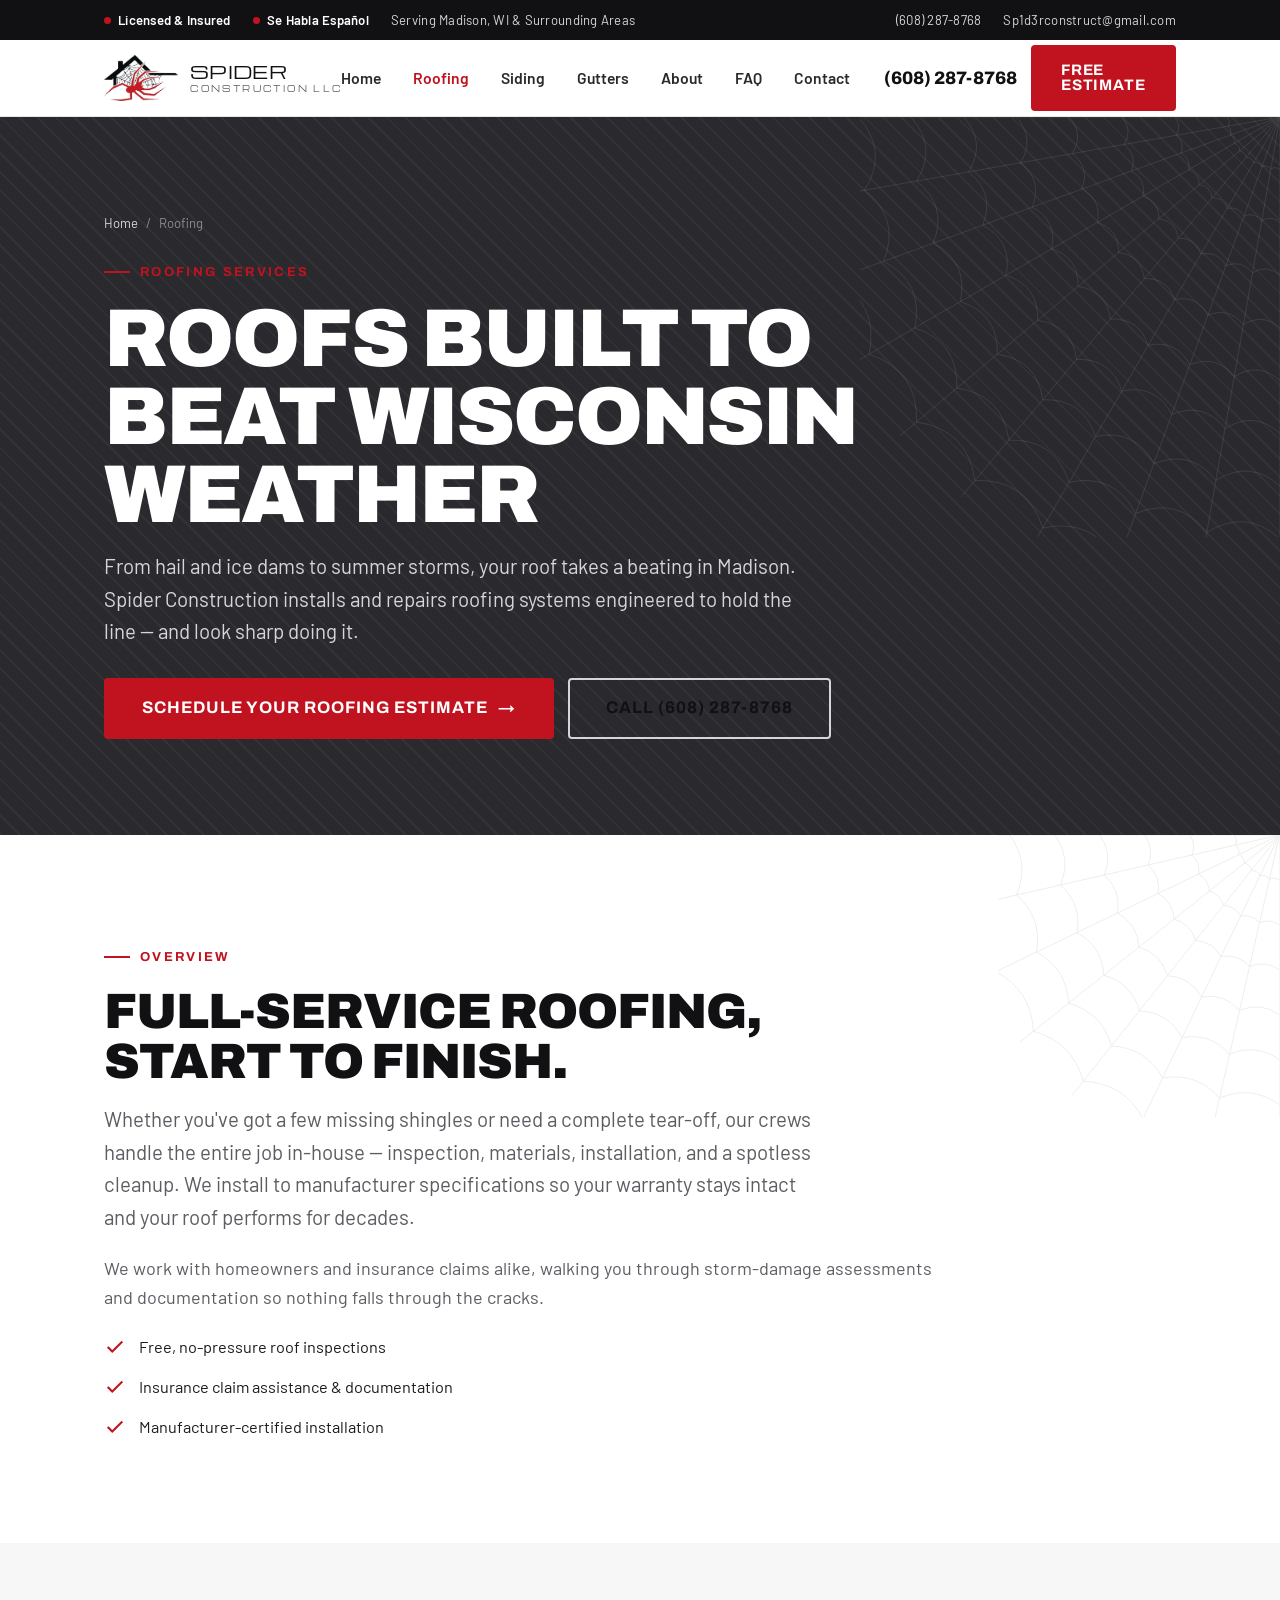
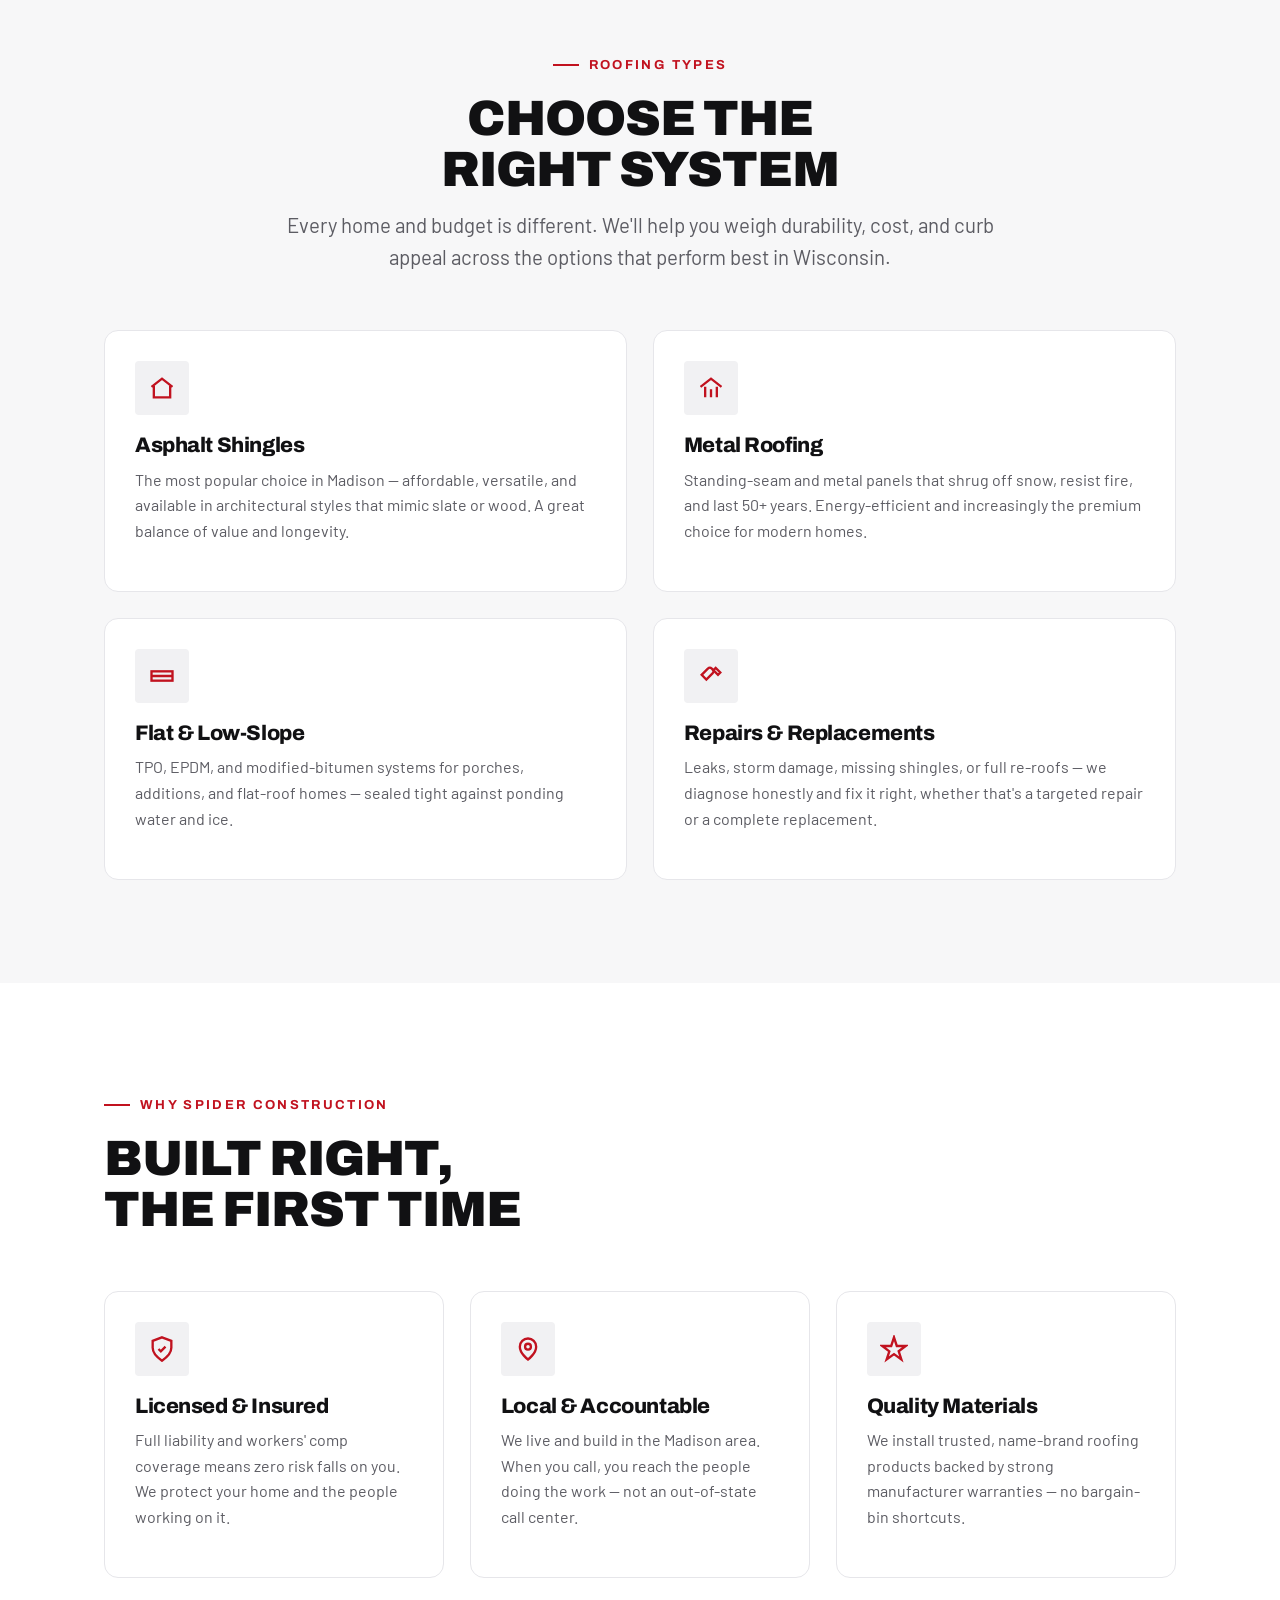
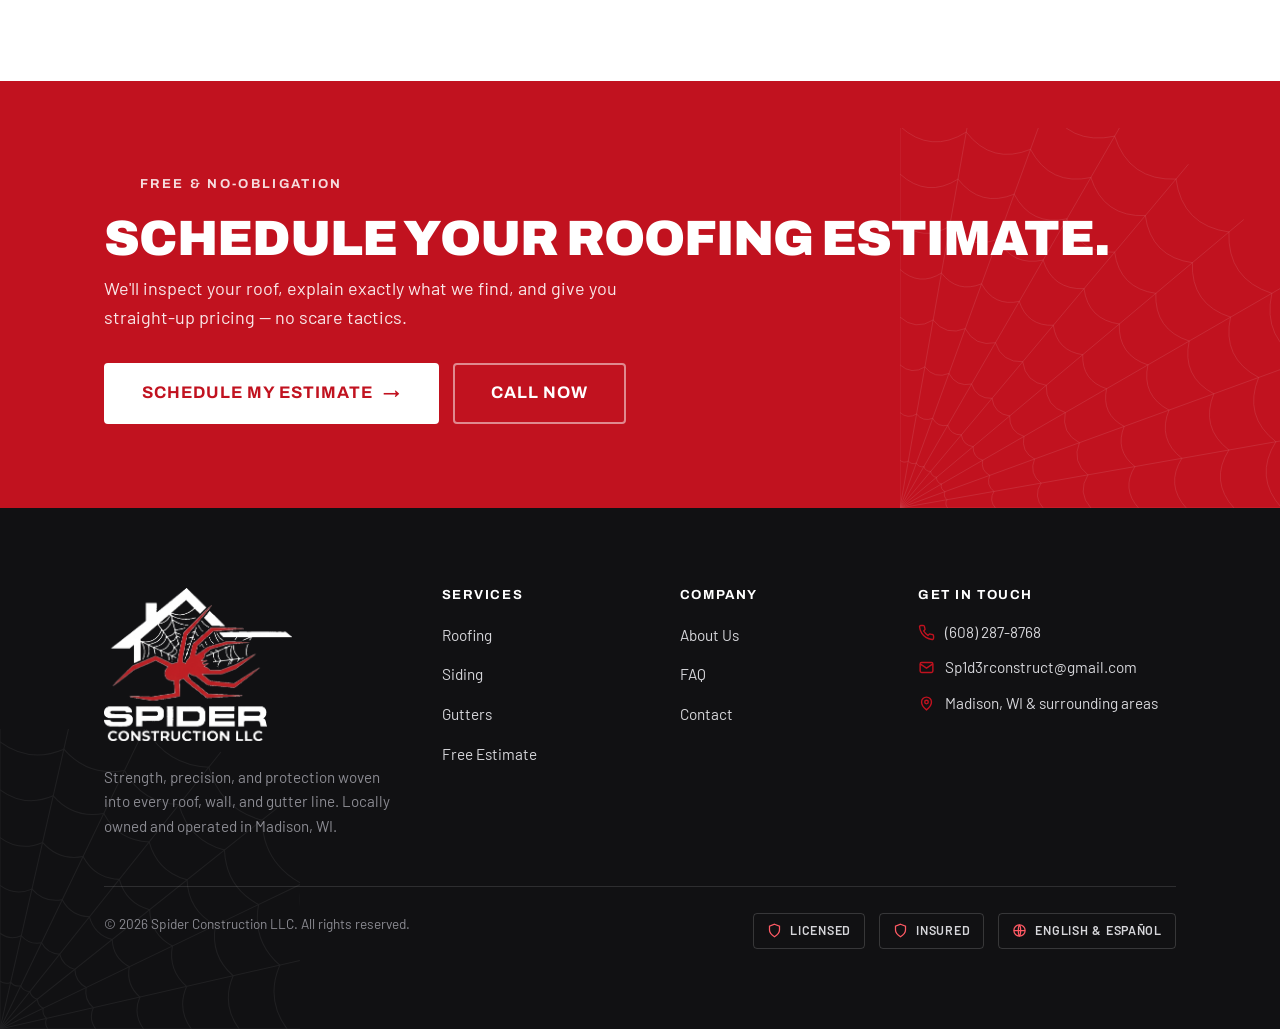
==== commit 2493d8b1: "Add files via upload" ====
--- a/roofing.html
+++ b/roofing.html
@@ -143,27 +143,6 @@
         <span class="card__icon"><svg viewBox="0 0 24 24" fill="none" stroke="currentColor" stroke-width="2"><path d="M12 2l2.4 7.4H22l-6 4.5 2.3 7.1-6.3-4.6L5.7 21 8 14 2 9.4h7.6z"/></svg></span>
         <h3>Quality Materials</h3>
         <p>We install trusted, name-brand roofing products backed by strong manufacturer warranties — no bargain-bin shortcuts.</p>
-      </div>
-    </div>
-  </div>
-</section>
-
-<!-- BEFORE/AFTER -->
-<section class="section section--gray">
-  <img class="web-corner web-corner--bl" src="assets/web-corner.svg" alt="">
-  <div class="container">
-    <div class="section__head anim-up">
-      <div class="kicker">Proof In The Work</div>
-      <h2 class="h2">Before &amp; after roofing</h2>
-      <p class="lead" style="margin-top:12px;">Each project pairs the original condition on the left with the finished result on the right — full tear-off, new underlayment, and fresh shingles or panels.</p>
-    </div>
-    <div style="max-width:820px;margin-inline:auto;">
-      <div class="anim-up">
-        <div class="ba">
-          <div class="ph" style="display:block;min-height:0;padding:0;border:0;background:#000;aspect-ratio:4/3;overflow:hidden;"><span class="ba__tag">Before</span><img src="assets/photos/roof-before.jpg" alt="Madison, WI roof stripped to fresh decking with synthetic underlayment being installed" style="width:100%;height:100%;object-fit:cover;display:block;"></div>
-          <div class="ph" style="display:block;min-height:0;padding:0;border:0;background:#000;aspect-ratio:4/3;overflow:hidden;"><span class="ba__tag ba__tag--after">After</span><img src="assets/photos/roof-after.jpg" alt="Completed asphalt shingle roof with a new ridge vent on a Madison, WI home" style="width:100%;height:100%;object-fit:cover;display:block;"></div>
-        </div>
-        <p class="muted" style="margin-top:14px;text-align:center;">Full asphalt re-roof &middot; Madison, WI</p>
       </div>
     </div>
   </div>
